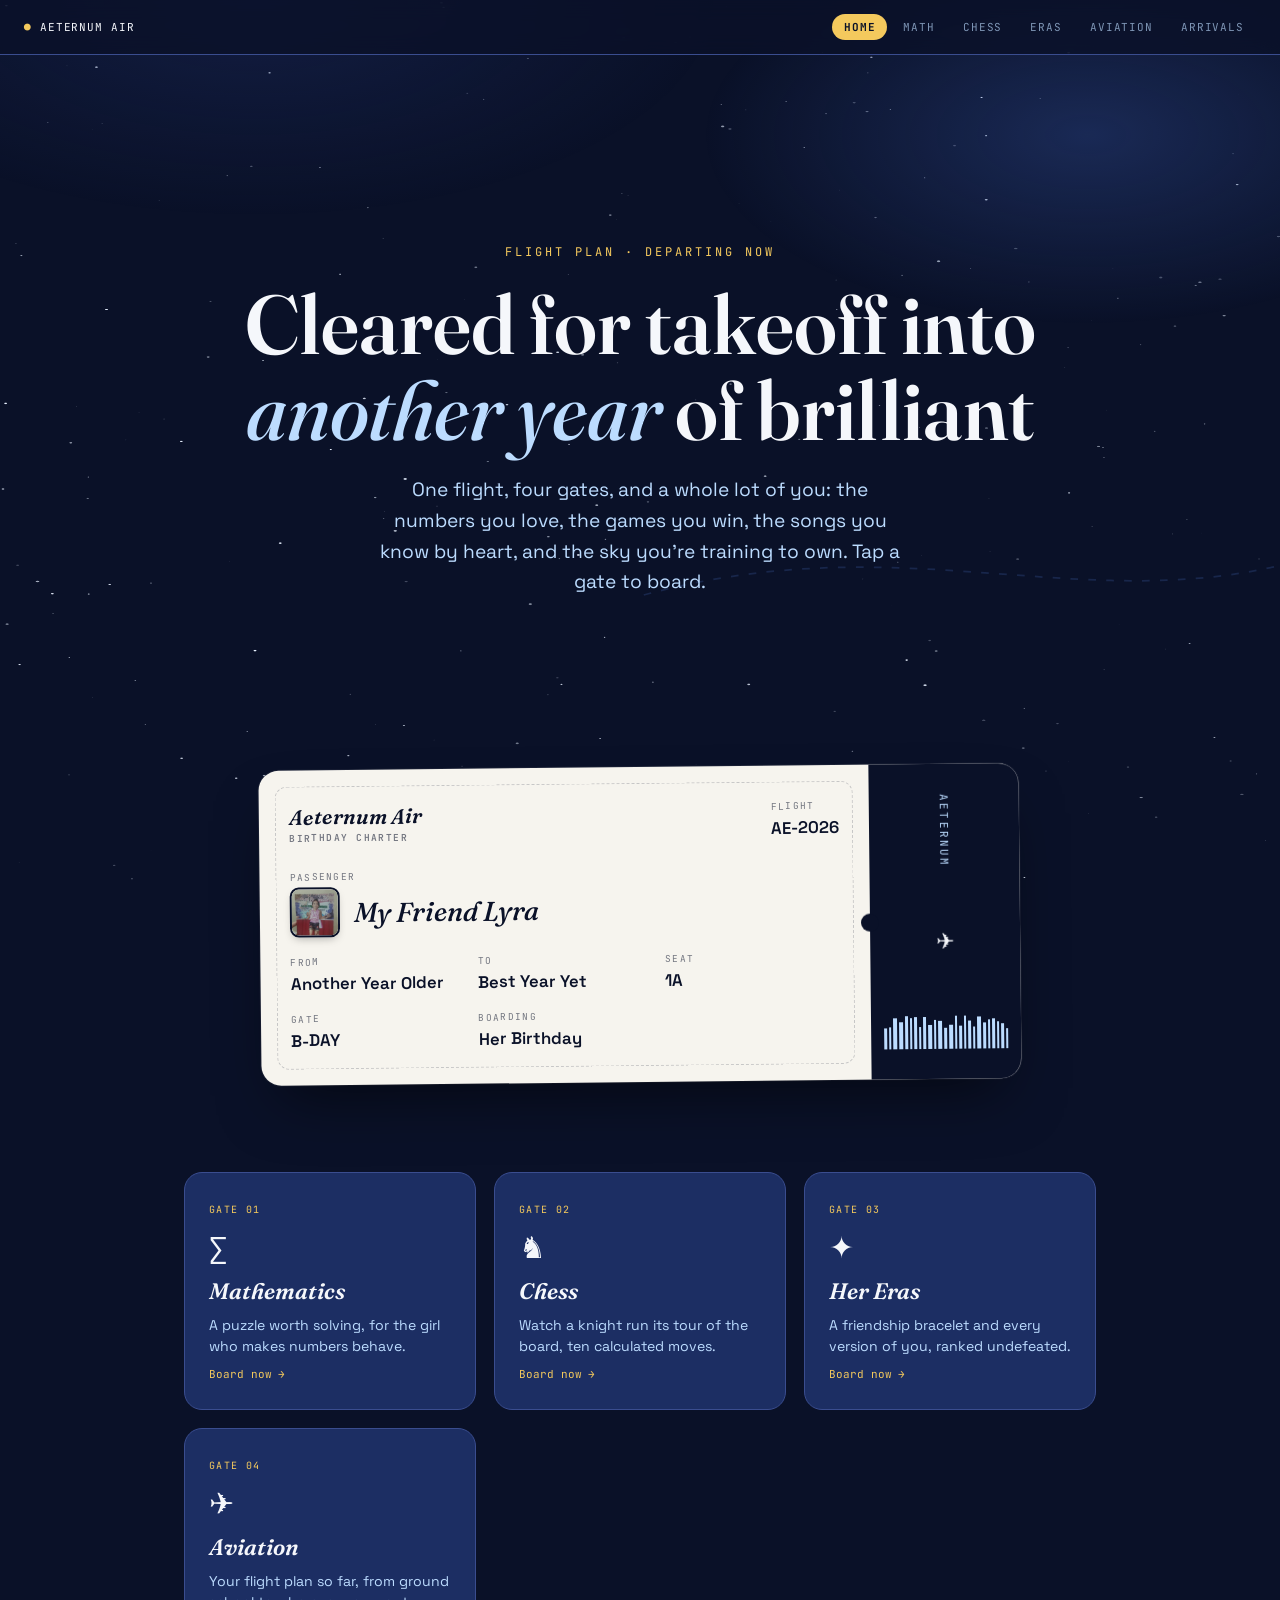
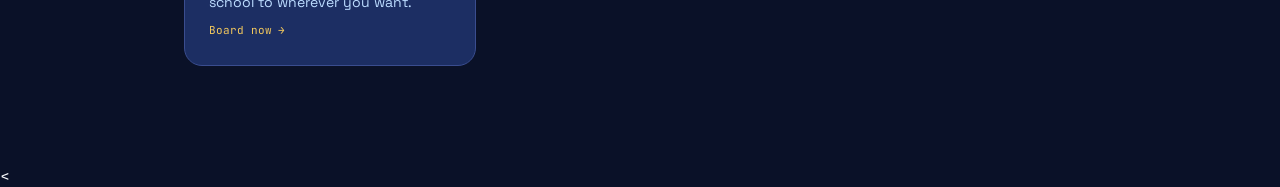
==== index.html @ fce33821 "Add files via upload" ====
<!DOCTYPE html>
<html lang="en">
<head>
<meta charset="UTF-8">
<meta name="viewport" content="width=device-width, initial-scale=1.0">
<title>Boarding Pass · Birthday Flight</title>
<link rel="preconnect" href="https://fonts.googleapis.com">
<link rel="preconnect" href="https://fonts.gstatic.com" crossorigin>
<link href="https://fonts.googleapis.com/css2?family=Fraunces:ital,opsz,wght@0,9..144,400;0,9..144,600;1,9..144,500;1,9..144,600&family=Space+Grotesk:wght@400;500;600;700&family=JetBrains+Mono:wght@400;500;700&display=swap" rel="stylesheet">
<link rel="stylesheet" href="style.css">
</head>
<body data-page="home">

<div class="page-transition" id="pageTransition"><div class="pt-plane">✈</div></div>
<canvas id="stars"></canvas>
<div class="veil"></div>
<canvas id="confetti-canvas"></canvas>

<div class="statusbar">
  <a href="index.html" class="brand" data-transition><span class="dot">●</span> AETERNUM AIR</a>
  <nav id="siteNav"></nav>
</div>

<header class="hero" id="top">
  <div class="plane-loop" id="planeLoop"></div>
  <div class="eyebrow">Flight Plan · Departing Now</div>
  <h1>Cleared for takeoff into<br><em>another year</em> of brilliant</h1>
  <p class="sub">One flight, four gates, and a whole lot of you: the numbers you love, the games you win, the songs you know by heart, and the sky you're training to own. Tap a gate to board.</p>
</header>

<div class="pass-wrap">
  <div class="pass">
    <div class="pass-main">
      <div class="pass-row">
        <div class="pass-brand">Aeternum Air<span>Birthday Charter</span></div>
        <div class="pass-field"><div class="k">Flight</div><div class="v" id="flightNo">—</div></div>
      </div>
      <div class="pass-fields">
        <div class="pass-field pass-passenger">
          <div class="k">Passenger</div>
          <div class="pass-passenger-row">
            <img class="pass-id-photo" src="bbypic.jpg" alt="Passenger, many years ago">
            <div class="v" id="passName">—</div>
          </div>
        </div>
        <div class="pass-field"><div class="k">From</div><div class="v">Another Year Older</div></div>
        <div class="pass-field"><div class="k">To</div><div class="v">Best Year Yet</div></div>
        <div class="pass-field"><div class="k">Seat</div><div class="v" id="passSeat">—</div></div>
        <div class="pass-field"><div class="k">Gate</div><div class="v">B-DAY</div></div>
        <div class="pass-field"><div class="k">Boarding</div><div class="v" id="passDate">—</div></div>
      </div>
    </div>
    <div class="pass-stub">
      <div class="stub-code">AETERNUM</div>
      <div class="stub-plane">✈</div>
      <div class="barcode" id="barcode"></div>
    </div>
  </div>
</div>

<div class="gate-grid" id="gateGrid">
  <a href="math.html" class="gate-card reveal d1" data-gate="math" data-transition>
    <div class="gtag">Gate 01 <span class="visited-badge">Visited</span></div>
    <div class="icon">∑</div>
    <div class="gtitle">Mathematics</div>
    <div class="gdesc">A puzzle worth solving, for the girl who makes numbers behave.</div>
    <div class="gfoot">Board now <span>→</span></div>
  </a>
  <a href="chess.html" class="gate-card reveal d2" data-gate="chess" data-transition>
    <div class="gtag">Gate 02 <span class="visited-badge">Visited</span></div>
    <div class="icon">♞</div>
    <div class="gtitle">Chess</div>
    <div class="gdesc">Watch a knight run its tour of the board, ten calculated moves.</div>
    <div class="gfoot">Board now <span>→</span></div>
  </a>
  <a href="eras.html" class="gate-card reveal d3" data-gate="eras" data-transition>
    <div class="gtag">Gate 03 <span class="visited-badge">Visited</span></div>
    <div class="icon">✦</div>
    <div class="gtitle">Her Eras</div>
    <div class="gdesc">A friendship bracelet and every version of you, ranked undefeated.</div>
    <div class="gfoot">Board now <span>→</span></div>
  </a>
  <a href="aviation.html" class="gate-card reveal d4" data-gate="aviation" data-transition>
    <div class="gtag">Gate 04 <span class="visited-badge">Visited</span></div>
    <div class="icon">✈</div>
    <div class="gtitle">Aviation</div>
    <div class="gdesc">Your flight plan so far, from ground school to wherever you want.</div>
    <div class="gfoot">Board now <span>→</span></div>
  </a>
</div>

<
<script src="script.js"></script>
</body>
</html>
---- style.css ----
/* =========================================================
   Shared stylesheet — used by every page.
   Palette / fonts / tokens live in :root at the top.
   ========================================================= */

:root{
  --midnight:#0a1128;
  --deep-blue:#152452;
  --panel-blue:#1c2e63;
  --sky-blue:#4f7fd4;
  --ice-blue:#bcdcff;
  --gold:#f4c95d;
  --gold-soft:#f4c95d55;
  --paper:#f6f4ee;
  --white:#f5f7fb;
  --line:#3a4d8f;
  --radius:18px;
  --serif:'Fraunces', serif;
  --sans:'Space Grotesk', sans-serif;
  --mono:'JetBrains Mono', monospace;
}

*{ box-sizing:border-box; margin:0; padding:0; }
html{ scroll-behavior:smooth; }
body{
  background:var(--midnight);
  color:var(--white);
  font-family:var(--sans);
  overflow-x:hidden;
  position:relative;
  min-height:100vh;
}
::selection{ background:var(--gold); color:var(--midnight); }
a{ color:inherit; }
img{ max-width:100%; display:block; }

#stars{ position:fixed; inset:0; width:100%; height:100%; z-index:0; pointer-events:none; }
.veil{
  position:fixed; inset:0; z-index:0; pointer-events:none;
  background:
    radial-gradient(ellipse 60% 40% at 20% 0%, #2a3f8a44, transparent 60%),
    radial-gradient(ellipse 50% 35% at 85% 15%, #3a5bb055, transparent 60%);
}
main, header, section, footer{ position:relative; z-index:1; }

/* ---------- Page transition overlay ---------- */
.page-transition{
  position:fixed; inset:0; z-index:999;
  background:var(--midnight);
  display:flex; align-items:center; justify-content:center;
  opacity:1; pointer-events:none;
  transition:opacity .55s ease;
}
.page-transition.hide{ opacity:0; }
.page-transition .pt-plane{
  font-size:38px; color:var(--gold);
  opacity:0;
}
.page-transition.animate-out{ pointer-events:all; }
.page-transition.animate-out .pt-plane{ animation:flyAcross .7s ease forwards; }
@keyframes flyAcross{
  0%{ transform:translateX(-46vw) translateY(6vh) rotate(-4deg); opacity:0; }
  18%{ opacity:1; }
  100%{ transform:translateX(46vw) translateY(-6vh) rotate(8deg); opacity:1; }
}

/* ---------- Top nav ---------- */
.statusbar{
  position:sticky; top:0; z-index:20;
  display:flex; justify-content:space-between; align-items:center;
  padding:14px 24px;
  background:#0a1128cc;
  backdrop-filter:blur(10px);
  border-bottom:1px solid var(--line);
  font-family:var(--mono); font-size:11px; letter-spacing:.08em;
  text-transform:uppercase; color:var(--ice-blue);
}
.statusbar .brand{ display:flex; align-items:center; gap:8px; text-decoration:none; color:var(--white); }
.statusbar .brand .dot{ color:var(--gold); }
.statusbar nav{ display:flex; gap:4px; flex-wrap:wrap; }
.statusbar nav a{
  text-decoration:none; padding:6px 12px; border-radius:100px;
  position:relative; opacity:.65; transition:opacity .2s, color .2s, background .2s;
}
.statusbar nav a:hover{ opacity:1; color:var(--gold); }
.statusbar nav a.active{ opacity:1; color:var(--midnight); background:var(--gold); font-weight:700; }
.statusbar nav a .check{ margin-left:5px; color:var(--gold); }
.statusbar nav a.active .check{ color:var(--midnight); }

/* ---------- Gate progress rail ---------- */
.progress-rail{
  display:flex; gap:6px; padding:10px 24px;
  background:#0a1128aa; border-bottom:1px solid var(--line);
}
.progress-rail .seg{
  flex:1; height:3px; border-radius:3px; background:var(--line);
  overflow:hidden; position:relative;
}
.progress-rail .seg .fill{
  position:absolute; inset:0; background:var(--gold);
  transform:scaleX(0); transform-origin:left; transition:transform .7s ease;
}
.progress-rail .seg.done .fill{ transform:scaleX(1); }
.progress-rail .seg.current .fill{ transform:scaleX(1); background:var(--sky-blue); }

/* ---------- Reveal-on-scroll ---------- */
.reveal{ opacity:0; transform:translateY(26px); transition:opacity .7s ease, transform .7s ease; }
.reveal.in{ opacity:1; transform:translateY(0); }
.reveal.d1{ transition-delay:.08s; }
.reveal.d2{ transition-delay:.16s; }
.reveal.d3{ transition-delay:.24s; }
.reveal.d4{ transition-delay:.32s; }

@keyframes fadeUp{ from{ opacity:0; transform:translateY(18px); } to{ opacity:1; transform:translateY(0); } }
@keyframes bob{ 0%,100%{ transform:translateY(0); } 50%{ transform:translateY(6px); } }
@keyframes floaty{ 0%,100%{ transform:translateY(0) rotate(0deg); } 50%{ transform:translateY(-10px) rotate(2deg); } }
@keyframes spinSlow{ from{ transform:rotate(0deg); } to{ transform:rotate(360deg); } }
@keyframes pulseGlow{ 0%,100%{ box-shadow:0 0 0 0 var(--gold-soft); } 50%{ box-shadow:0 0 0 10px transparent; } }

/* ---------- Buttons ---------- */
.btn{
  font-family:var(--sans); font-weight:600; font-size:.92rem;
  background:var(--gold); color:var(--midnight); border:none;
  padding:13px 26px; border-radius:100px; cursor:pointer;
  transition:transform .18s ease, box-shadow .18s ease;
  display:inline-flex; align-items:center; gap:8px; text-decoration:none;
}
.btn:hover{ transform:translateY(-3px); box-shadow:0 10px 22px -8px var(--gold-soft); }
.btn:active{ transform:translateY(-1px) scale(.98); }
.btn.ghost{ background:transparent; border:1.5px solid var(--sky-blue); color:var(--white); }
.btn.ghost:hover{ border-color:var(--gold); box-shadow:0 10px 22px -10px #4f7fd455; }
.btn .arrow{ transition:transform .2s ease; }
.btn:hover .arrow{ transform:translateX(4px); }

/* ---------- Hero (home page) ---------- */
.hero{
  min-height:78vh; display:flex; flex-direction:column;
  align-items:center; justify-content:center; text-align:center;
  padding:70px 20px 40px;
}
.hero .eyebrow{
  font-family:var(--mono); font-size:12px; letter-spacing:.25em; text-transform:uppercase;
  color:var(--gold); margin-bottom:22px; opacity:0; animation:fadeUp .8s ease .1s forwards;
}
.hero h1{
  font-family:var(--serif); font-weight:600; font-size:clamp(2.4rem,7.6vw,5.2rem);
  line-height:1.03; max-width:16ch; opacity:0; animation:fadeUp .9s ease .3s forwards;
}
.hero h1 em{ font-style:italic; color:var(--ice-blue); font-weight:500; }
.hero p.sub{
  margin-top:22px; font-size:clamp(1rem,2.4vw,1.2rem); color:var(--ice-blue);
  max-width:44ch; line-height:1.6; opacity:0; animation:fadeUp .9s ease .5s forwards;
}
.plane-loop{ position:absolute; inset:0; pointer-events:none; overflow:hidden; }
.plane-loop svg{ position:absolute; }

/* ---------- Boarding pass ---------- */
.pass-wrap{ display:flex; justify-content:center; padding:10px 20px 90px; opacity:0; animation:fadeUp .9s ease .65s forwards; }
.pass{
  width:100%; max-width:760px; background:var(--paper); color:var(--midnight);
  border-radius:20px; display:grid; grid-template-columns:1fr auto;
  box-shadow:0 30px 60px -20px #00000090, 0 0 0 1px #ffffff10; overflow:hidden;
  transform:rotate(-.6deg); transition:transform .35s ease;
}
.pass:hover{ transform:rotate(0deg) translateY(-4px); }
.pass-main{ padding:34px 30px; position:relative; }
.pass-main::before{ content:""; position:absolute; inset:16px; border:1.5px dashed #0a112833; border-radius:12px; pointer-events:none; }
.pass-row{ display:flex; justify-content:space-between; align-items:flex-start; margin-bottom:22px; }
.pass-brand{ font-family:var(--serif); font-style:italic; font-weight:600; font-size:1.3rem; }
.pass-brand span{ font-family:var(--mono); font-style:normal; font-size:.6rem; letter-spacing:.15em; display:block; text-transform:uppercase; opacity:.55; margin-top:2px; }
.pass-fields{ display:grid; grid-template-columns:repeat(3,1fr); gap:18px 12px; margin-top:26px; }
.pass-field .k{ font-family:var(--mono); font-size:9.5px; letter-spacing:.14em; text-transform:uppercase; opacity:.55; margin-bottom:4px; }
.pass-field .v{ font-family:var(--sans); font-weight:600; font-size:1.05rem; }
.pass-passenger{ grid-column:1 / -1; }
.pass-passenger .v{ font-family:var(--serif); font-style:italic; font-size:1.7rem; font-weight:500; }
.pass-stub{ background:var(--midnight); color:var(--white); width:150px; padding:30px 18px; display:flex; flex-direction:column; align-items:center; justify-content:space-between; position:relative; }
.pass-stub::before{ content:""; position:absolute; left:-9px; top:50%; transform:translateY(-50%); width:18px; height:18px; background:var(--midnight); border-radius:50%; }
.pass-stub .stub-code{ writing-mode:vertical-rl; font-family:var(--mono); letter-spacing:.2em; font-size:11px; color:var(--ice-blue); }
.pass-stub .stub-plane{ font-size:22px; animation:floaty 3s ease-in-out infinite; }
.barcode{ display:flex; gap:2px; height:34px; align-items:flex-end; }
.barcode span{ width:2.5px; background:var(--ice-blue); }

/* ---------- Gate grid (home) ---------- */
.gate-grid{ display:grid; grid-template-columns:repeat(auto-fit,minmax(230px,1fr)); gap:18px; max-width:960px; margin:0 auto; padding:0 24px 100px; }
.gate-card{
  background:var(--panel-blue); border:1px solid var(--line); border-radius:18px;
  padding:28px 24px; text-decoration:none; color:var(--white);
  display:flex; flex-direction:column; gap:10px; position:relative; overflow:hidden;
  transition:transform .25s ease, border-color .25s ease, box-shadow .25s ease;
}
.gate-card::after{
  content:""; position:absolute; inset:0; opacity:0;
  background:radial-gradient(circle at 80% 0%, #f4c95d22, transparent 60%);
  transition:opacity .3s ease;
}
.gate-card:hover{ transform:translateY(-6px); border-color:var(--gold); box-shadow:0 18px 34px -18px #00000090; }
.gate-card:hover::after{ opacity:1; }
.gate-card .icon{ font-size:30px; transition:transform .3s ease; }
.gate-card:hover .icon{ transform:scale(1.15) rotate(-6deg); }
.gate-card .gtag{ font-family:var(--mono); font-size:10px; letter-spacing:.14em; text-transform:uppercase; color:var(--gold); display:flex; align-items:center; justify-content:space-between; }
.gate-card .gtitle{ font-family:var(--serif); font-style:italic; font-weight:600; font-size:1.4rem; }
.gate-card .gdesc{ font-size:.88rem; color:var(--ice-blue); line-height:1.5; }
.gate-card .gfoot{ margin-top:auto; font-family:var(--mono); font-size:11px; display:flex; align-items:center; gap:6px; color:var(--gold); }
.gate-card .visited-badge{ font-size:10px; background:var(--gold); color:var(--midnight); padding:2px 8px; border-radius:100px; font-family:var(--mono); font-weight:700; opacity:0; transform:scale(.8); transition:all .25s ease; }
.gate-card.visited .visited-badge{ opacity:1; transform:scale(1); }

/* ---------- Section shell (subpages) ---------- */
.page-hero{
  max-width:920px; margin:0 auto; padding:70px 24px 10px;
}
.kicker{
  font-family:var(--mono); font-size:11px; letter-spacing:.2em; text-transform:uppercase;
  color:var(--gold); display:flex; align-items:center; gap:10px; margin-bottom:16px;
  opacity:0; animation:fadeUp .7s ease .05s forwards;
}
.kicker::before{ content:""; width:24px; height:1px; background:var(--gold); }
.page-hero h1{
  font-family:var(--serif); font-weight:600; font-size:clamp(2.1rem,5.4vw,3.4rem);
  margin-bottom:18px; line-height:1.08; opacity:0; animation:fadeUp .8s ease .15s forwards;
}
.page-hero .lede{
  color:var(--ice-blue); font-size:1.08rem; max-width:58ch; line-height:1.65; margin-bottom:10px;
  opacity:0; animation:fadeUp .8s ease .28s forwards;
}
.section{ max-width:920px; margin:0 auto; padding:36px 24px 40px; }

/* ---------- Math ---------- */
.equation-card{
  background:var(--panel-blue); border:1px solid var(--line); border-radius:var(--radius);
  padding:38px 32px; position:relative; overflow:hidden;
}
.equation-card .bg-num{ position:absolute; font-family:var(--serif); font-style:italic; font-size:9rem; opacity:.06; right:-10px; bottom:-40px; pointer-events:none; line-height:1; animation:spinSlow 60s linear infinite; }
.equation{ font-family:var(--mono); font-size:clamp(1.3rem,3.6vw,1.9rem); display:flex; align-items:center; gap:14px; flex-wrap:wrap; margin-bottom:26px; }
.equation input{ width:84px; padding:10px 12px; text-align:center; background:var(--midnight); border:1.5px solid var(--sky-blue); border-radius:8px; color:var(--gold); font-family:var(--mono); font-size:1.1rem; transition:border-color .2s, box-shadow .2s; }
.equation input:focus{ outline:none; border-color:var(--gold); box-shadow:0 0 0 4px var(--gold-soft); }
.feedback{ margin-top:16px; font-family:var(--mono); font-size:.85rem; min-height:20px; color:var(--ice-blue); }
.feedback.shake{ animation:shake .4s ease; }
@keyframes shake{ 0%,100%{ transform:translateX(0);} 25%{ transform:translateX(-6px);} 75%{ transform:translateX(6px);} }
.reveal-msg{ margin-top:22px; padding:18px 20px; border-left:3px solid var(--gold); background:#0000002a; font-family:var(--serif); font-style:italic; font-size:1.15rem; max-width:52ch; opacity:0; max-height:0; overflow:hidden; transition:opacity .5s ease, max-height .6s ease, margin .5s ease; }
.reveal-msg.show{ opacity:1; max-height:220px; margin-top:22px; }
.next-gate{ display:flex; justify-content:flex-end; padding:20px 24px 90px; max-width:920px; margin:0 auto; }

/* ---------- Chess ---------- */
.chess-layout{ display:flex; gap:40px; flex-wrap:wrap; align-items:center; }
.board{ width:min(360px, 86vw); aspect-ratio:1; display:grid; grid-template-columns:repeat(8,1fr); grid-template-rows:repeat(8,1fr); border-radius:10px; overflow:hidden; box-shadow:0 20px 40px -18px #00000080; flex-shrink:0; }
.sq{ display:flex; align-items:center; justify-content:center; position:relative; transition:background .25s ease; }
.sq.light{ background:#e8ecf7; }
.sq.dark{ background:#3a4d8f; }
.sq.trail{ background:var(--gold) !important; }
.knight{ font-size:min(6vw,26px); opacity:0; transform:scale(.4); transition:all .35s cubic-bezier(.34,1.56,.64,1); }
.chess-copy{ flex:1; min-width:240px; }
.chess-copy .btn{ margin-top:8px; }

/* ---------- Eras ---------- */
.bracelet{ display:flex; gap:8px; flex-wrap:wrap; margin-bottom:40px; }
.bead{ width:38px; height:38px; border-radius:50%; display:flex; align-items:center; justify-content:center; font-family:var(--mono); font-weight:700; font-size:.85rem; color:var(--midnight); box-shadow:inset 0 -4px 0 #00000022, 0 4px 10px -4px #00000060; transition:transform .25s ease; }
.bead:hover{ transform:translateY(-6px) rotate(-6deg); }
.era-grid{ display:grid; grid-template-columns:repeat(auto-fit,minmax(210px,1fr)); gap:16px; }
.era-card{ background:var(--panel-blue); border:1px solid var(--line); border-radius:14px; padding:22px; min-height:170px; cursor:pointer; perspective:1000px; }
.era-inner{ position:relative; width:100%; height:100%; transition:transform .6s cubic-bezier(.4,.2,.2,1); transform-style:preserve-3d; }
.era-card.flipped .era-inner{ transform:rotateY(180deg); }
.era-face{ backface-visibility:hidden; }
.era-front{ position:relative; }
.era-back{ position:absolute; inset:0; transform:rotateY(180deg); display:flex; align-items:center; }
.era-tag{ font-family:var(--mono); font-size:9px; letter-spacing:.14em; text-transform:uppercase; color:var(--gold); }
.era-title{ font-family:var(--serif); font-style:italic; font-size:1.4rem; margin:10px 0 8px; }
.era-hint{ font-size:.82rem; color:var(--ice-blue); opacity:.7; }
.era-back p{ font-size:.95rem; line-height:1.5; color:var(--white); }

/* ---------- Aviation ---------- */
.flightpath{ position:relative; padding:30px 0 10px; }
.fp-line{ position:relative; height:2px; background:var(--line); margin:60px 20px; }
.fp-line .plane-fly{ position:absolute; top:-14px; font-size:20px; animation:flyLine 5s ease-in-out infinite; }
@keyframes flyLine{ 0%{ left:0%; transform:translateX(0) rotate(0deg);} 48%{ transform:translateX(-50%) rotate(0deg);} 50%{ left:100%; transform:translateX(-100%) rotate(0deg);} 98%{ transform:translateX(-100%) rotate(0deg);} 100%{ left:0%; transform:translateX(0) rotate(0deg);} }
.fp-stops{ display:flex; justify-content:space-between; }
.fp-stop{ text-align:center; max-width:120px; }
.fp-stop .icon{ font-size:22px; display:block; margin-bottom:8px; animation:floaty 4s ease-in-out infinite; }
.fp-stop:nth-child(2) .icon{ animation-delay:.3s; }
.fp-stop:nth-child(3) .icon{ animation-delay:.6s; }
.fp-stop:nth-child(4) .icon{ animation-delay:.9s; }
.fp-stop .k{ font-family:var(--mono); font-size:10px; letter-spacing:.1em; text-transform:uppercase; color:var(--gold); }
.fp-stop .v{ font-size:.82rem; color:var(--ice-blue); margin-top:4px; }
.stat-grid{ display:grid; grid-template-columns:repeat(auto-fit,minmax(160px,1fr)); gap:14px; margin-top:50px; }
.stat{ background:var(--panel-blue); border:1px solid var(--line); border-radius:14px; padding:20px; text-align:center; transition:transform .25s ease; }
.stat:hover{ transform:translateY(-5px); }
.stat .num{ font-family:var(--serif); font-style:italic; font-size:2.1rem; color:var(--gold); }
.stat .lbl{ font-family:var(--mono); font-size:9.5px; letter-spacing:.1em; text-transform:uppercase; color:var(--ice-blue); margin-top:6px; }

/* ---------- Finale ---------- */
.finale{ text-align:center; padding:90px 24px 60px; max-width:640px; margin:0 auto; }
.cake{ font-size:68px; display:inline-block; margin-bottom:20px; cursor:pointer; user-select:none; transition:transform .2s ease; animation:pulseGlow 2.4s ease-in-out infinite; border-radius:50%; }
.cake:hover{ transform:scale(1.1) rotate(-4deg); }
.finale h1{ font-family:var(--serif); font-weight:600; font-size:clamp(2rem,5vw,3.2rem); margin-bottom:16px; }
.finale p.lede2{ color:var(--ice-blue); margin-bottom:30px; }
.finale-msg{ font-family:var(--serif); font-style:italic; font-size:1.3rem; line-height:1.6; max-width:48ch; margin:0 auto 30px; opacity:0; transform:translateY(10px); transition:opacity .7s ease, transform .7s ease; }
.finale-msg.show{ opacity:1; transform:translateY(0); }
#confetti-canvas{ position:fixed; inset:0; pointer-events:none; z-index:900; }

/* ---------- Boarding pass passenger ---------- */
.pass-passenger-row{ display:flex; align-items:center; gap:14px; }
.pass-id-photo{
  width:50px; height:50px; border-radius:9px; object-fit:cover; flex-shrink:0;
  border:2px solid var(--midnight); box-shadow:0 4px 10px -4px #00000060;
  transition:transform .3s ease;
}
.pass-id-photo:hover{ transform:scale(1.1) rotate(-4deg); }

/* ---------- Chess photo strip ---------- */
.chess-photos{ display:flex; gap:24px; flex-wrap:wrap; justify-content:center; margin-top:46px; }
.chess-photos > div{ width:min(240px,80vw); }

/* ---------- Aviation pilot photo ---------- */
.pilot-photo{
  width:min(300px,78vw); margin:0 auto 54px; position:relative;
  border-radius:16px; overflow:hidden; border:1px solid var(--line);
  box-shadow:0 24px 50px -20px #000000a0; transition:transform .35s ease, box-shadow .35s ease;
}
.pilot-photo:hover{ transform:translateY(-6px); box-shadow:0 30px 60px -20px #000000c0; }
.pilot-photo img{ width:100%; display:block; transition:transform .5s ease; }
.pilot-photo:hover img{ transform:scale(1.04); }
.pilot-tag{
  position:absolute; left:12px; bottom:12px; background:#0a1128d0; backdrop-filter:blur(6px);
  padding:6px 12px; border-radius:100px; font-family:var(--mono); font-size:10px;
  letter-spacing:.08em; text-transform:uppercase; color:var(--gold); border:1px solid var(--line);
}

/* ---------- Eras ---------- */
.era-card{ height:230px; overflow:hidden; }
.era-card.has-photo{ padding:0; }
.era-face{ position:absolute; inset:0; }
.era-front{ padding:22px; display:flex; flex-direction:column; justify-content:space-between; }
.era-back{ transform:rotateY(180deg); padding:22px; }
.era-front-photo{ padding:0; }
.era-front-photo img{ width:100%; height:100%; object-fit:cover; display:block; transition:transform .5s ease; }
.era-card:hover .era-front-photo img{ transform:scale(1.05); }
.era-photo-scrim{
  position:absolute; left:0; right:0; bottom:0; padding:14px 16px;
  background:linear-gradient(to top, #0a1128f2, transparent 100%);
}
.era-photo-scrim .era-tag{ margin-bottom:4px; }
.era-photo-scrim .era-title{ margin:0; }

/* ---------- Finale photo ---------- */
.finale-photo-wrap{
  width:min(300px,80vw); margin:0 auto 30px;
  opacity:0; transform:translateY(14px);
  transition:opacity .7s ease, transform .7s ease;
}
.finale-photo-wrap.show{ opacity:1; transform:translateY(0); }

/* ---------- Photo drop-in entrance (pairs with .reveal wrapper) ---------- */
.reveal .photo, .reveal .pilot-photo{ transition:transform .35s ease, box-shadow .35s ease; }

footer{ text-align:center; padding:40px 20px 60px; font-family:var(--mono); font-size:10.5px; letter-spacing:.1em; text-transform:uppercase; color:var(--sky-blue); }

@media (prefers-reduced-motion: reduce){
  *{ animation-duration:.001ms !important; animation-iteration-count:1 !important; transition-duration:.001ms !important; }
}
a:focus-visible, button:focus-visible, input:focus-visible{ outline:2px solid var(--gold); outline-offset:3px; }

@media(max-width:600px){
  .statusbar{ flex-direction:column; align-items:flex-start; gap:10px; }
  .pass{ grid-template-columns:1fr; }
  .pass-stub{ width:100%; flex-direction:row; justify-content:space-between; }
  .pass-stub .stub-code{ writing-mode:horizontal-tb; }
  .fp-stops{ flex-wrap:wrap; justify-content:center; row-gap:26px; }
  .fp-stop{ max-width:45%; }
  .chess-layout{ justify-content:center; }
  .chess-photos{ gap:16px; }
}

@media(max-width:420px){
  .pass-fields{ grid-template-columns:repeat(2,1fr); }
  .pass-passenger-row{ gap:10px; }
  .era-card{ height:210px; }
}
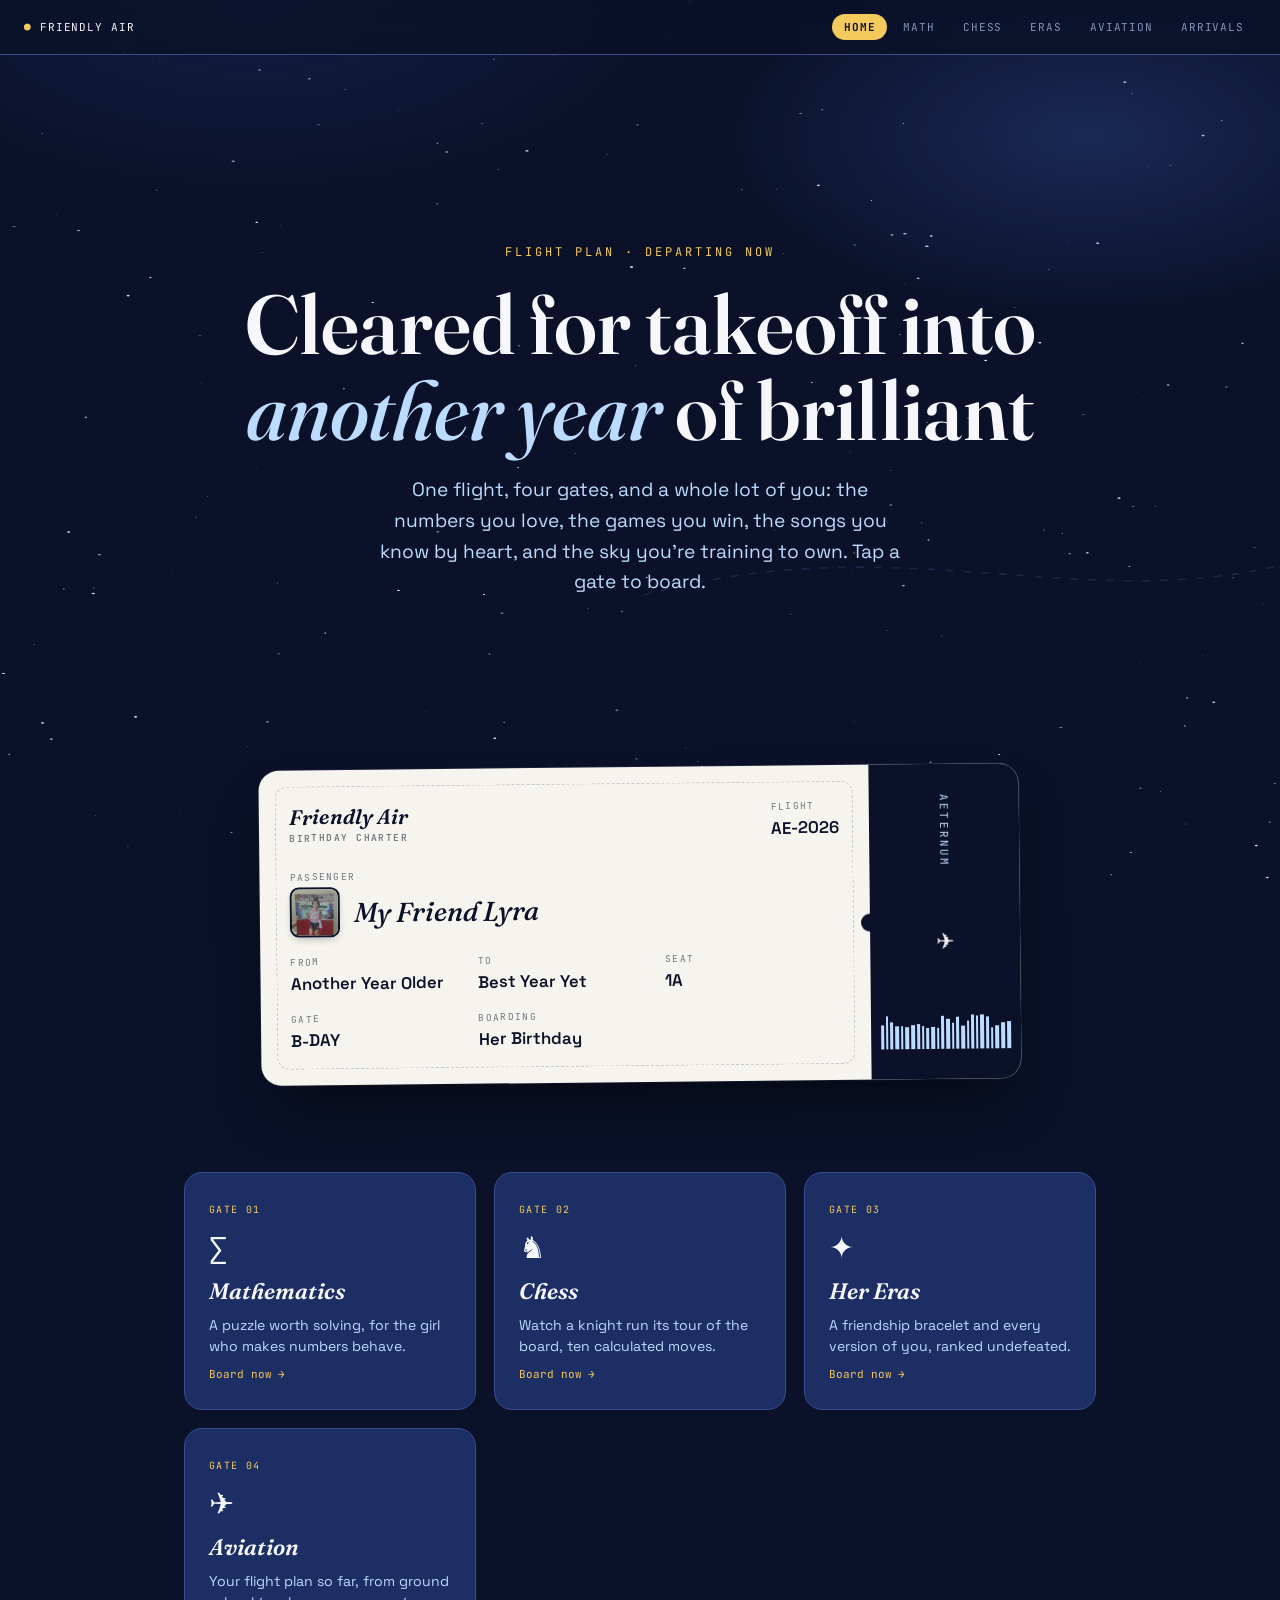
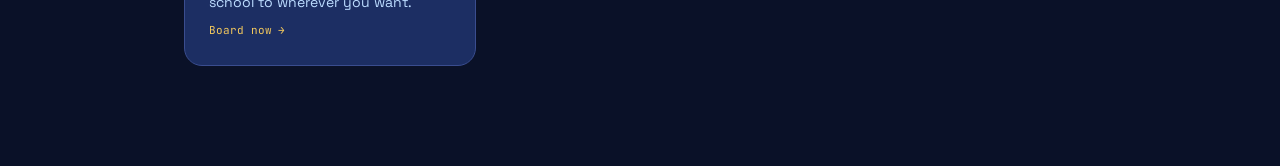
==== commit acafe634: "air" ====
--- a/index.html
+++ b/index.html
@@ -17,7 +17,7 @@
 <canvas id="confetti-canvas"></canvas>
 
 <div class="statusbar">
-  <a href="index.html" class="brand" data-transition><span class="dot">●</span> AETERNUM AIR</a>
+  <a href="index.html" class="brand" data-transition><span class="dot">●</span> FRIENDLY AIR</a>
   <nav id="siteNav"></nav>
 </div>
 
@@ -32,7 +32,7 @@
   <div class="pass">
     <div class="pass-main">
       <div class="pass-row">
-        <div class="pass-brand">Aeternum Air<span>Birthday Charter</span></div>
+        <div class="pass-brand">Friendly Air<span>Birthday Charter</span></div>
         <div class="pass-field"><div class="k">Flight</div><div class="v" id="flightNo">—</div></div>
       </div>
       <div class="pass-fields">
@@ -89,7 +89,7 @@
   </a>
 </div>
 
-<
+
 <script src="script.js"></script>
 </body>
 </html>
